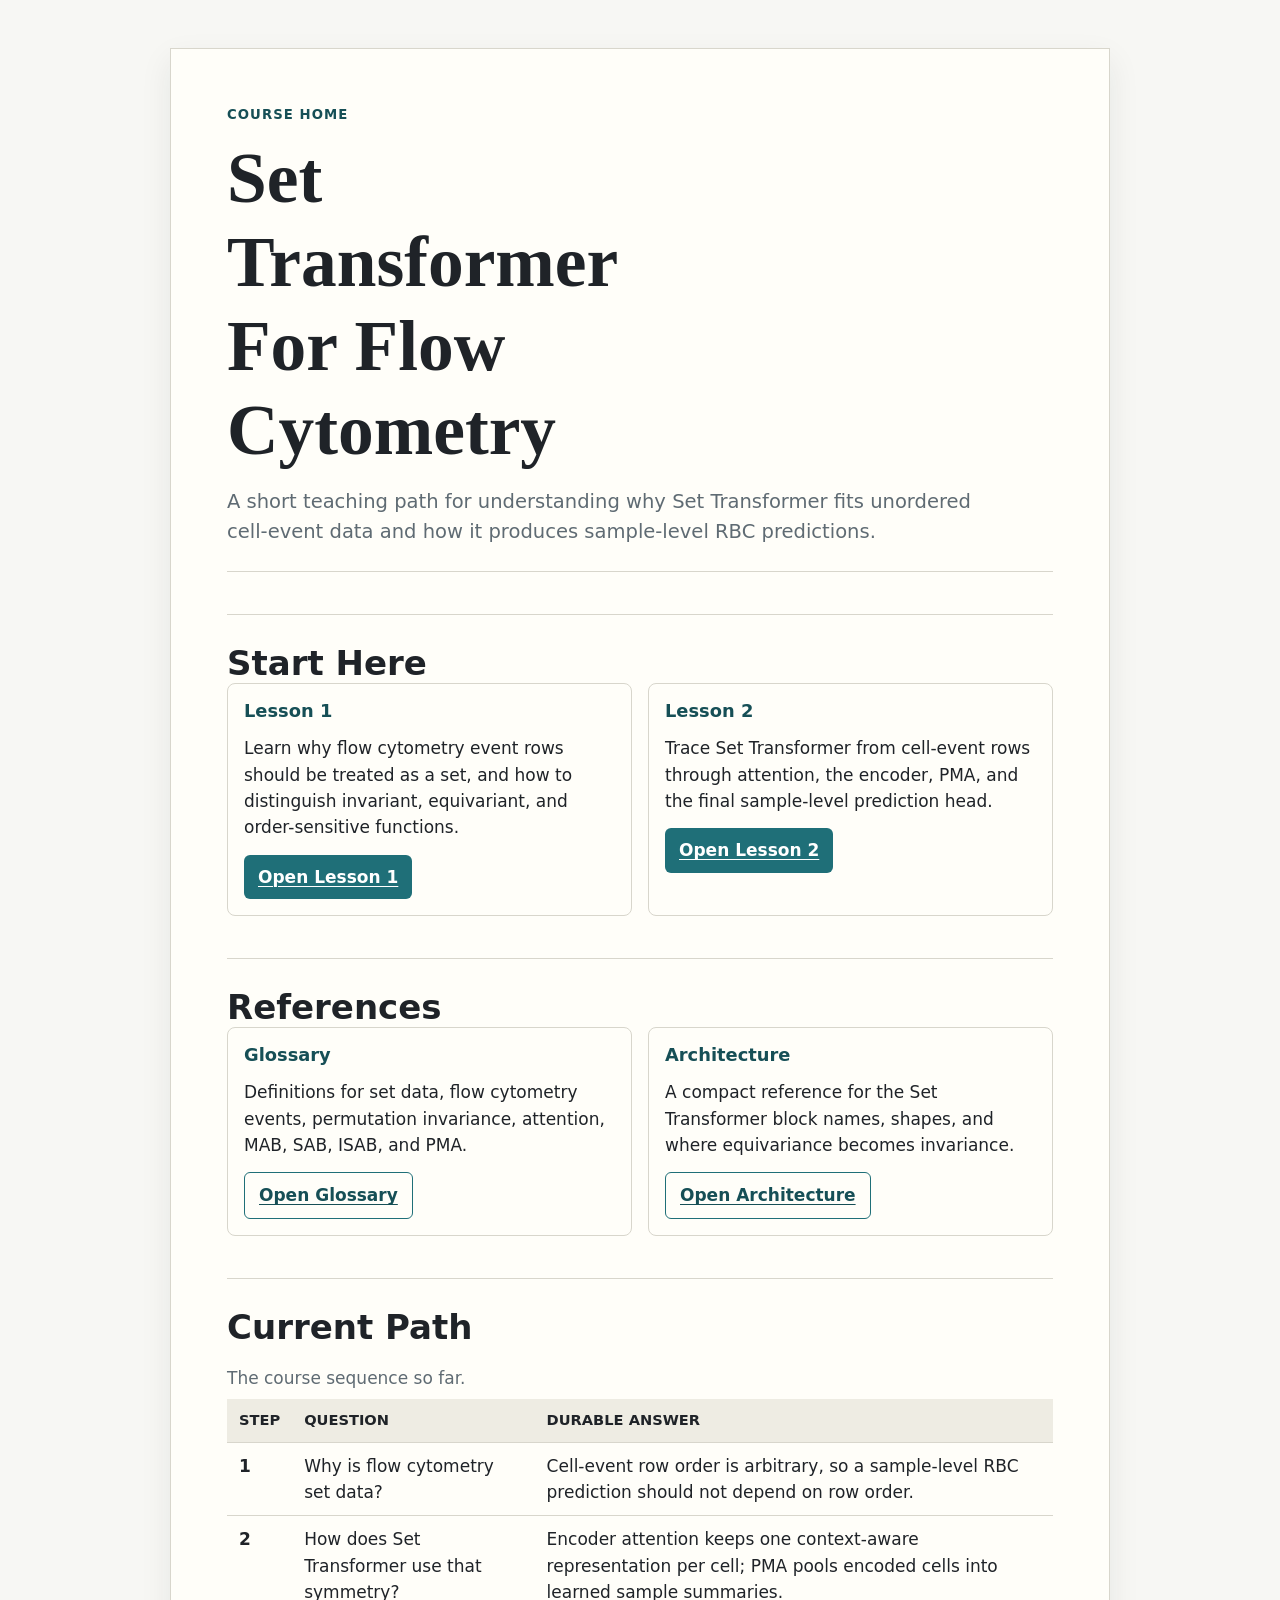
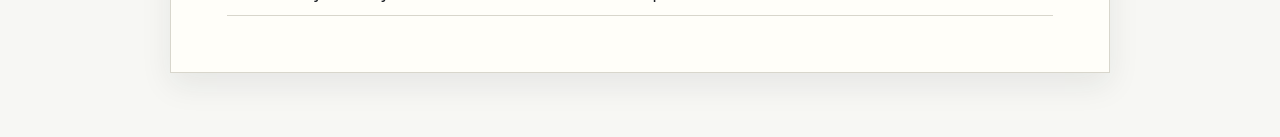
==== index.html @ 9039f95c "add homepage" ====
<!doctype html>
<html lang="en">
  <head>
    <meta charset="utf-8">
    <meta name="viewport" content="width=device-width, initial-scale=1">
    <title>Set Transformer Course Home</title>
    <link rel="stylesheet" href="assets/course.css">
  </head>
  <body>
    <main>
      <article>
        <header>
          <p class="kicker">Course Home</p>
          <h1>Set Transformer For Flow Cytometry</h1>
          <p class="lede">
            A short teaching path for understanding why Set Transformer fits unordered cell-event data and how it produces sample-level RBC predictions.
          </p>
        </header>

        <section aria-labelledby="start">
          <h2 id="start">Start Here</h2>
          <div class="grid">
            <section class="panel">
              <h3>Lesson 1</h3>
              <p>
                Learn why flow cytometry event rows should be treated as a set, and how to distinguish invariant, equivariant, and order-sensitive functions.
              </p>
              <p>
                <a class="button" href="lessons/0001-permutation-invariance-for-flow-cytometry.html" target="_blank" rel="noopener noreferrer">Open Lesson 1</a>
              </p>
            </section>

            <section class="panel">
              <h3>Lesson 2</h3>
              <p>
                Trace Set Transformer from cell-event rows through attention, the encoder, PMA, and the final sample-level prediction head.
              </p>
              <p>
                <a class="button" href="lessons/0002-how-set-transformer-builds-an-invariant-predictor.html" target="_blank" rel="noopener noreferrer">Open Lesson 2</a>
              </p>
            </section>
          </div>
        </section>

        <section aria-labelledby="reference">
          <h2 id="reference">References</h2>
          <div class="grid">
            <section class="panel">
              <h3>Glossary</h3>
              <p>
                Definitions for set data, flow cytometry events, permutation invariance, attention, MAB, SAB, ISAB, and PMA.
              </p>
              <p>
                <a class="button secondary" href="reference/glossary.html" target="_blank" rel="noopener noreferrer">Open Glossary</a>
              </p>
            </section>

            <section class="panel">
              <h3>Architecture</h3>
              <p>
                A compact reference for the Set Transformer block names, shapes, and where equivariance becomes invariance.
              </p>
              <p>
                <a class="button secondary" href="reference/set-transformer-architecture.html" target="_blank" rel="noopener noreferrer">Open Architecture</a>
              </p>
            </section>
          </div>
        </section>

        <section aria-labelledby="path">
          <h2 id="path">Current Path</h2>
          <table>
            <caption>The course sequence so far.</caption>
            <thead>
              <tr>
                <th>Step</th>
                <th>Question</th>
                <th>Durable answer</th>
              </tr>
            </thead>
            <tbody>
              <tr>
                <td><strong>1</strong></td>
                <td>Why is flow cytometry set data?</td>
                <td>Cell-event row order is arbitrary, so a sample-level RBC prediction should not depend on row order.</td>
              </tr>
              <tr>
                <td><strong>2</strong></td>
                <td>How does Set Transformer use that symmetry?</td>
                <td>Encoder attention keeps one context-aware representation per cell; PMA pools encoded cells into learned sample summaries.</td>
              </tr>
            </tbody>
          </table>
        </section>
      </article>
    </main>
  </body>
</html>
---- assets/course.css ----
:root {
  color-scheme: light;
  --bg: #f7f7f4;
  --paper: #fffef9;
  --ink: #1f2328;
  --muted: #5f6b73;
  --rule: #d8d6cc;
  --accent: #1f6f78;
  --accent-dark: #164f56;
  --accent-soft: #e4f1f2;
  --warn: #8a5a13;
  --warn-soft: #fff2d9;
  --ok: #20724f;
  --ok-soft: #e2f3ea;
  --bad: #9b2f2f;
  --bad-soft: #f7e1df;
  --code: #f0eee6;
  --shadow: 0 12px 30px rgba(31, 35, 40, 0.08);
  font-family: Inter, ui-sans-serif, system-ui, -apple-system, BlinkMacSystemFont, "Segoe UI", sans-serif;
  font-size: 17px;
  line-height: 1.55;
}

* {
  box-sizing: border-box;
}

body {
  margin: 0;
  background: var(--bg);
  color: var(--ink);
}

main,
.page {
  width: min(100% - 32px, 940px);
  margin: 0 auto;
  padding: 48px 0 64px;
}

article {
  background: var(--paper);
  border: 1px solid var(--rule);
  box-shadow: var(--shadow);
  padding: clamp(24px, 5vw, 56px);
}

header {
  border-bottom: 1px solid var(--rule);
  margin-bottom: 32px;
  padding-bottom: 24px;
}

.kicker {
  color: var(--accent-dark);
  font-size: 0.78rem;
  font-weight: 700;
  letter-spacing: 0.08em;
  margin: 0 0 10px;
  text-transform: uppercase;
}

h1,
h2,
h3 {
  line-height: 1.18;
  margin: 0;
}

h1 {
  font-family: Georgia, "Times New Roman", serif;
  font-size: clamp(2.1rem, 6vw, 4.2rem);
  font-weight: 700;
  letter-spacing: 0;
  max-width: 12ch;
}

h2 {
  border-top: 1px solid var(--rule);
  font-size: clamp(1.35rem, 3vw, 2rem);
  margin-top: 42px;
  padding-top: 28px;
}

h3 {
  color: var(--accent-dark);
  font-size: 1.05rem;
  margin-top: 28px;
}

p {
  margin: 14px 0 0;
}

.lede {
  color: var(--muted);
  font-size: 1.15rem;
  max-width: 62ch;
}

a {
  color: var(--accent-dark);
  text-decoration-thickness: 0.08em;
  text-underline-offset: 0.16em;
}

ol,
ul {
  padding-left: 1.35rem;
}

li + li {
  margin-top: 0.35rem;
}

code {
  background: var(--code);
  border-radius: 4px;
  font-family: "SFMono-Regular", Consolas, "Liberation Mono", monospace;
  font-size: 0.93em;
  padding: 0.12em 0.3em;
}

pre {
  background: var(--code);
  border: 1px solid var(--rule);
  border-radius: 6px;
  overflow-x: auto;
  padding: 16px;
}

pre code {
  background: transparent;
  padding: 0;
}

table {
  border-collapse: collapse;
  margin-top: 18px;
  width: 100%;
}

caption {
  color: var(--muted);
  margin-bottom: 8px;
  text-align: left;
}

th,
td {
  border-bottom: 1px solid var(--rule);
  padding: 10px 12px;
  text-align: left;
  vertical-align: top;
}

th {
  background: #eeece3;
  font-size: 0.86rem;
  text-transform: uppercase;
}

.callout {
  background: var(--accent-soft);
  border-left: 5px solid var(--accent);
  margin: 24px 0;
  padding: 16px 18px;
}

.callout.warning {
  background: var(--warn-soft);
  border-left-color: var(--warn);
}

.callout strong {
  display: block;
  margin-bottom: 4px;
}

.grid {
  display: grid;
  gap: 16px;
  grid-template-columns: repeat(auto-fit, minmax(220px, 1fr));
}

.panel {
  border: 1px solid var(--rule);
  border-radius: 8px;
  padding: 16px;
}

.panel h3 {
  margin-top: 0;
}

.exercise {
  border: 1px solid var(--accent);
  border-radius: 8px;
  margin-top: 24px;
  padding: 18px;
}

.exercise h2,
.exercise h3 {
  border: 0;
  margin-top: 0;
  padding-top: 0;
}

.quiz-options {
  display: grid;
  gap: 10px;
  margin-top: 14px;
}

button,
.button {
  align-items: center;
  background: var(--accent);
  border: 0;
  border-radius: 6px;
  color: white;
  cursor: pointer;
  display: inline-flex;
  font: inherit;
  font-weight: 700;
  justify-content: center;
  min-height: 42px;
  padding: 9px 14px;
}

button:hover,
.button:hover {
  background: var(--accent-dark);
}

button.secondary,
.button.secondary {
  background: transparent;
  border: 1px solid var(--accent);
  color: var(--accent-dark);
}

.feedback {
  border-radius: 6px;
  margin-top: 12px;
  padding: 10px 12px;
}

.feedback.correct {
  background: var(--ok-soft);
  color: var(--ok);
}

.feedback.incorrect {
  background: var(--bad-soft);
  color: var(--bad);
}

.formula {
  background: #f9f8f1;
  border: 1px solid var(--rule);
  border-radius: 6px;
  font-family: Georgia, "Times New Roman", serif;
  font-size: 1.08rem;
  margin: 18px 0;
  overflow-x: auto;
  padding: 14px 16px;
}

.source-note {
  color: var(--muted);
  font-size: 0.92rem;
  margin-top: 28px;
}

.flow-diagram {
  background: #f9f8f1;
  border: 1px solid var(--rule);
  border-radius: 8px;
  margin: 24px 0;
  padding: 18px;
}

.flow-machine {
  align-items: center;
  display: grid;
  gap: 14px;
  grid-template-columns: 1fr 2fr 1fr;
  min-height: 300px;
}

.flow-label {
  color: var(--muted);
  font-size: 0.88rem;
  font-weight: 700;
  text-align: center;
  text-transform: uppercase;
}

.flow-laser,
.flow-detector {
  align-items: center;
  border: 1px solid var(--rule);
  border-radius: 8px;
  display: flex;
  flex-direction: column;
  gap: 10px;
  justify-content: center;
  min-height: 118px;
  padding: 14px;
}

.flow-beam {
  background: linear-gradient(90deg, transparent, #f2c94c 20%, #f2c94c 80%, transparent);
  height: 12px;
  width: 100%;
}

.flow-tube-wrap {
  align-items: center;
  display: flex;
  justify-content: center;
  min-height: 260px;
  position: relative;
}

.flow-tube {
  align-items: center;
  background: rgba(31, 111, 120, 0.08);
  border: 2px solid var(--accent);
  border-radius: 999px;
  display: flex;
  flex-direction: column;
  gap: 12px;
  height: 235px;
  justify-content: center;
  padding: 18px 0;
  position: relative;
  width: 58px;
}

.flow-tube::before,
.flow-tube::after {
  color: var(--accent-dark);
  font-size: 1.2rem;
  position: absolute;
  transform: rotate(90deg);
}

.flow-tube::before {
  content: "->";
  top: -30px;
}

.flow-tube::after {
  content: "->";
  bottom: -30px;
}

.flow-cell {
  border: 2px solid rgba(31, 35, 40, 0.25);
  border-radius: 50%;
  height: 26px;
  width: 26px;
}

.flow-cell.red {
  background: #d95c49;
}

.flow-cell.white {
  background: #f3efe2;
}

.flow-cell.platelet {
  background: #8ab6d6;
  height: 18px;
  width: 18px;
}

.flow-light-crossing {
  background: rgba(242, 201, 76, 0.38);
  height: 18px;
  left: 8%;
  position: absolute;
  top: 50%;
  transform: translateY(-50%);
  width: 84%;
}

.flow-diagram-note {
  color: var(--muted);
  font-size: 0.92rem;
  margin-top: 12px;
  text-align: center;
}

.pooling-diagram {
  background: #f9f8f1;
  border: 1px solid var(--rule);
  border-radius: 8px;
  margin: 24px 0;
  padding: 18px;
}

.pooling-flow {
  align-items: center;
  display: grid;
  gap: 18px;
  grid-template-columns: minmax(260px, 1.5fr) auto minmax(220px, 1fr);
}

.feature-matrix,
.pooled-vector {
  background: var(--paper);
  border: 1px solid var(--rule);
  border-radius: 8px;
  padding: 14px;
}

.feature-matrix h3,
.pooled-vector h3 {
  margin-top: 0;
}

.matrix-grid {
  display: grid;
  gap: 6px;
  grid-template-columns: 64px repeat(4, minmax(44px, 1fr));
  margin-top: 12px;
}

.matrix-grid.three-feature-grid {
  grid-template-columns: 64px repeat(3, minmax(44px, 1fr));
}

.matrix-grid.hidden-grid {
  grid-template-columns: 64px repeat(5, minmax(38px, 1fr));
}

.matrix-cell {
  background: var(--code);
  border: 1px solid var(--rule);
  border-radius: 5px;
  font-family: "SFMono-Regular", Consolas, "Liberation Mono", monospace;
  font-size: 0.82rem;
  min-height: 34px;
  padding: 7px 6px;
  text-align: center;
}

.matrix-cell.heading {
  background: #eeece3;
  color: var(--muted);
  font-weight: 700;
}

.matrix-cell.row-label {
  background: var(--accent-soft);
  color: var(--accent-dark);
  font-weight: 700;
}

.pooling-arrow {
  color: var(--accent-dark);
  font-weight: 800;
  text-align: center;
}

.pooling-arrow .arrow {
  display: block;
  font-size: 2.5rem;
  line-height: 1;
}

.vector-grid {
  display: grid;
  gap: 6px;
  grid-template-columns: repeat(4, minmax(44px, 1fr));
  margin-top: 12px;
}

.summary-grid {
  display: grid;
  gap: 6px;
  grid-template-columns: 82px repeat(5, minmax(38px, 1fr));
  margin-top: 12px;
}

.dimension-note {
  color: var(--muted);
  font-size: 0.92rem;
  margin-top: 12px;
}

.architecture-strip {
  overflow-x: auto;
}

.architecture-flow {
  align-items: center;
  display: flex;
  gap: 14px;
  min-width: 860px;
}

.matrix-sketch {
  display: grid;
  gap: 4px 6px;
  grid-template-columns: auto auto;
  grid-template-rows: auto auto auto;
  justify-items: center;
}

.matrix-sketch .col-label {
  color: var(--accent-dark);
  font-family: "SFMono-Regular", Consolas, "Liberation Mono", monospace;
  font-weight: 800;
  grid-column: 2;
}

.matrix-sketch .row-label {
  align-self: center;
  color: var(--accent-dark);
  font-family: "SFMono-Regular", Consolas, "Liberation Mono", monospace;
  font-weight: 800;
  grid-column: 1;
  grid-row: 2;
}

.matrix-box {
  background: linear-gradient(180deg, #fffef9, #f0eee6);
  border: 2px solid var(--accent-dark);
  border-radius: 6px;
  display: grid;
  gap: 8px;
  grid-column: 2;
  grid-row: 2;
  padding: 12px 10px;
  position: relative;
  width: 54px;
}

.matrix-sketch.tall .matrix-box {
  height: 96px;
}

.matrix-sketch.short .matrix-box {
  height: 52px;
}

.matrix-sketch.wide .matrix-box {
  width: 76px;
}

.matrix-sketch.target .matrix-box {
  width: 68px;
}

.matrix-box.projected {
  border-color: #8a5a13;
}

.matrix-box.encoded {
  border-color: #1f6f78;
}

.matrix-box.pooled {
  border-color: #20724f;
}

.matrix-box.output {
  border-color: #9b2f2f;
}

.matrix-line {
  align-self: center;
  background: rgba(31, 35, 40, 0.22);
  display: block;
  height: 2px;
  width: 100%;
}

.shape-label {
  color: var(--muted);
  font-size: 0.82rem;
  grid-column: 2;
  line-height: 1.25;
  text-align: center;
}

.shape-label code {
  font-size: 0.9em;
}

.arch-step {
  align-items: center;
  color: var(--accent-dark);
  display: flex;
  flex-direction: column;
  font-size: 0.82rem;
  font-weight: 800;
  gap: 2px;
  min-width: 72px;
  text-align: center;
}

.arch-arrow {
  font-size: 1.8rem;
  line-height: 1;
}

.attention-diagram {
  background: #f9f8f1;
  border: 1px solid var(--rule);
  border-radius: 8px;
  margin: 24px 0;
  padding: 18px;
}

.qkv-flow {
  align-items: stretch;
  display: grid;
  gap: 14px;
  grid-template-columns: minmax(220px, 1fr) auto minmax(280px, 1.4fr);
  margin-top: 12px;
}

.qkv-branches {
  display: grid;
  gap: 10px;
}

.qkv-branch {
  background: var(--paper);
  border: 1px solid var(--rule);
  border-radius: 8px;
  padding: 12px;
}

.qkv-branch strong {
  color: var(--accent-dark);
  display: block;
  margin-bottom: 4px;
}

.attention-score-grid {
  display: grid;
  gap: 6px;
  grid-template-columns: 72px repeat(4, minmax(48px, 1fr));
  margin-top: 12px;
}

.attention-step {
  margin-top: 18px;
}

.attention-step h3 {
  margin-top: 0;
}

.attention-flow {
  align-items: center;
  display: grid;
  gap: 18px;
  grid-template-columns: minmax(220px, 1fr) auto minmax(220px, 1fr);
  margin-top: 18px;
}

@media (max-width: 640px) {
  main,
  .page {
    width: min(100% - 20px, 940px);
    padding: 20px 0 36px;
  }

  article {
    padding: 22px 18px;
  }

  th,
  td {
    padding: 8px;
  }

  .flow-machine {
    grid-template-columns: 1fr;
  }

  .flow-tube::before,
  .flow-tube::after {
    display: none;
  }

  .pooling-flow {
    grid-template-columns: 1fr;
  }

  .pooling-arrow .arrow {
    transform: rotate(90deg);
  }

  .matrix-grid {
    grid-template-columns: 52px repeat(4, minmax(38px, 1fr));
  }

  .matrix-grid.three-feature-grid {
    grid-template-columns: 52px repeat(3, minmax(38px, 1fr));
  }

  .matrix-grid.hidden-grid,
  .summary-grid {
    grid-template-columns: 52px repeat(5, minmax(34px, 1fr));
  }

  .attention-score-grid {
    grid-template-columns: 58px repeat(4, minmax(38px, 1fr));
  }

  .architecture-flow {
    min-width: 760px;
  }

  .matrix-sketch.tall .matrix-box {
    height: 84px;
  }

  .matrix-sketch.short .matrix-box {
    height: 46px;
  }

  .attention-flow {
    grid-template-columns: 1fr;
  }

  .qkv-flow {
    grid-template-columns: 1fr;
  }
}

@media print {
  :root {
    --bg: white;
    --paper: white;
    --ink: black;
    --muted: #444;
    --rule: #bbb;
    font-size: 11pt;
  }

  body {
    background: white;
  }

  main,
  .page {
    width: auto;
    margin: 0;
    padding: 0;
  }

  article {
    border: 0;
    box-shadow: none;
    padding: 0;
  }

  h2 {
    break-after: avoid;
  }

  table,
  .callout,
  .panel,
  .exercise {
    break-inside: avoid;
  }

  button,
  .button {
    display: none;
  }
}
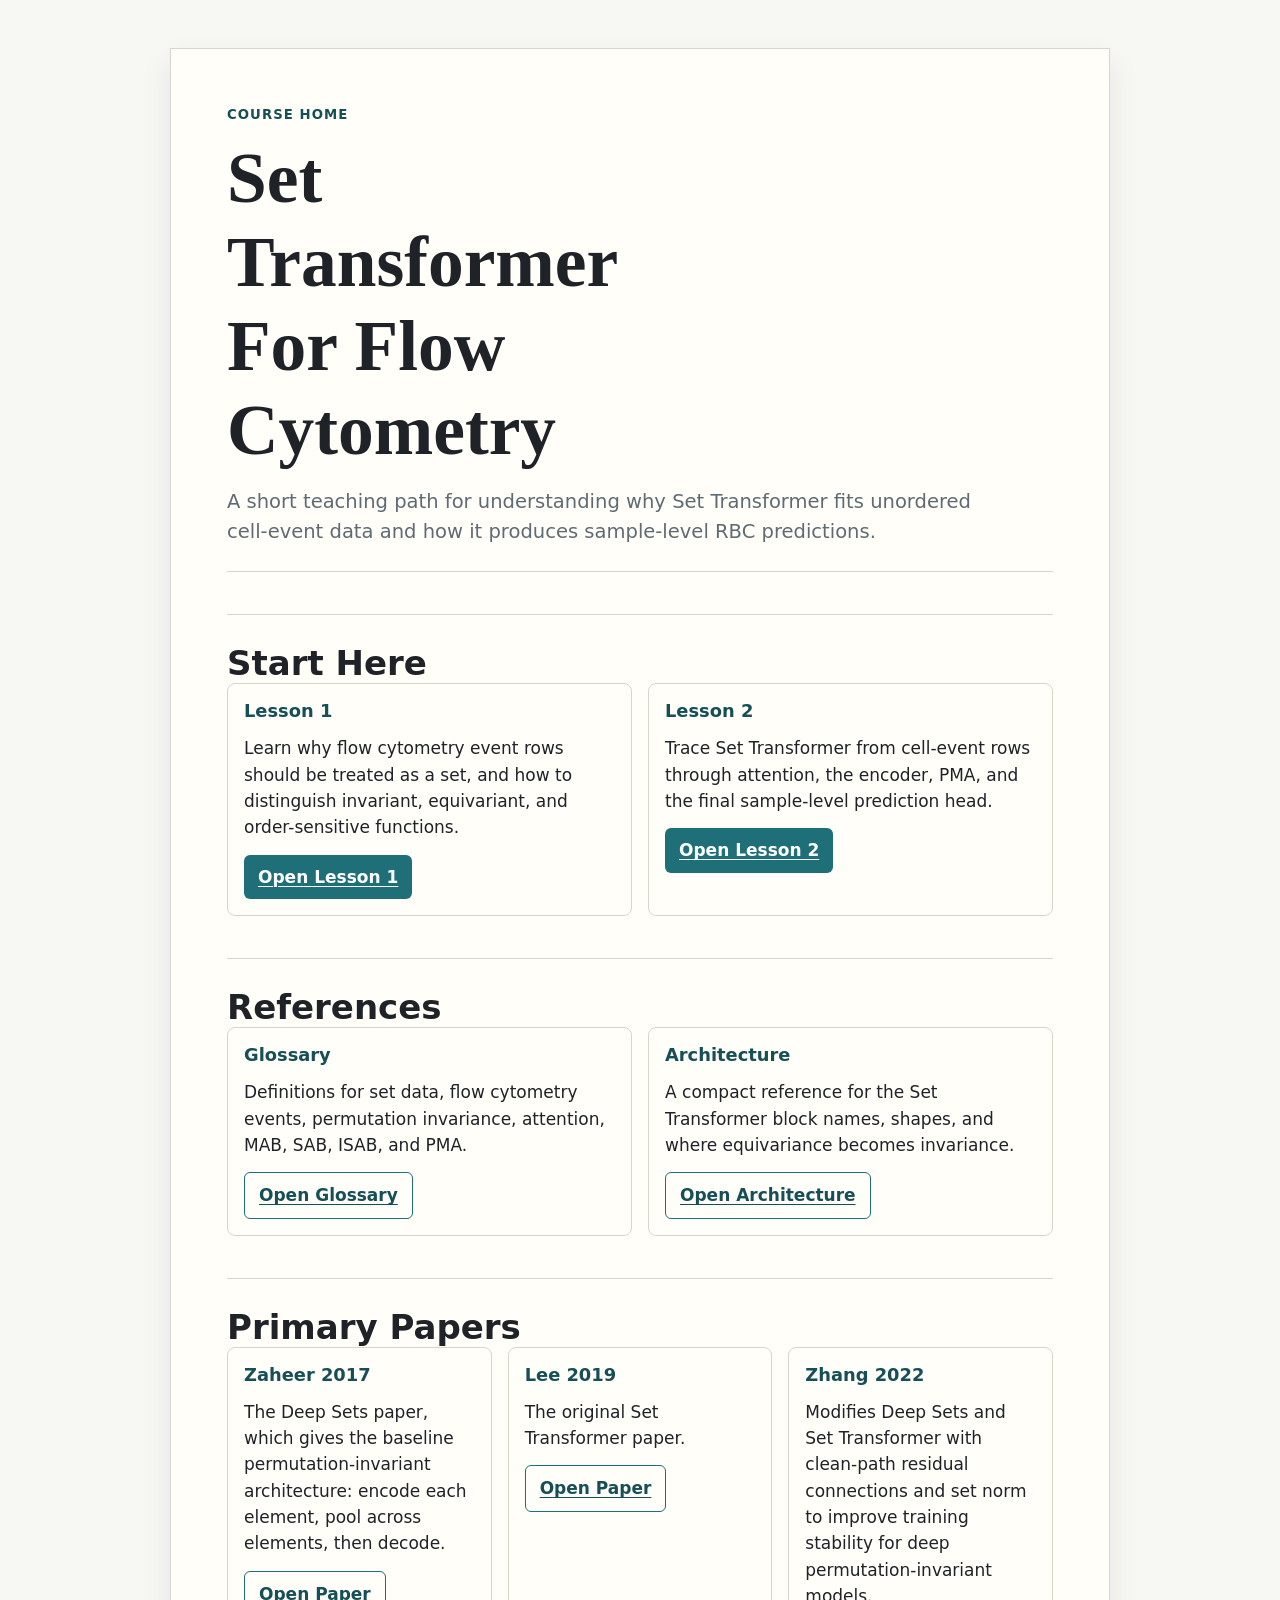
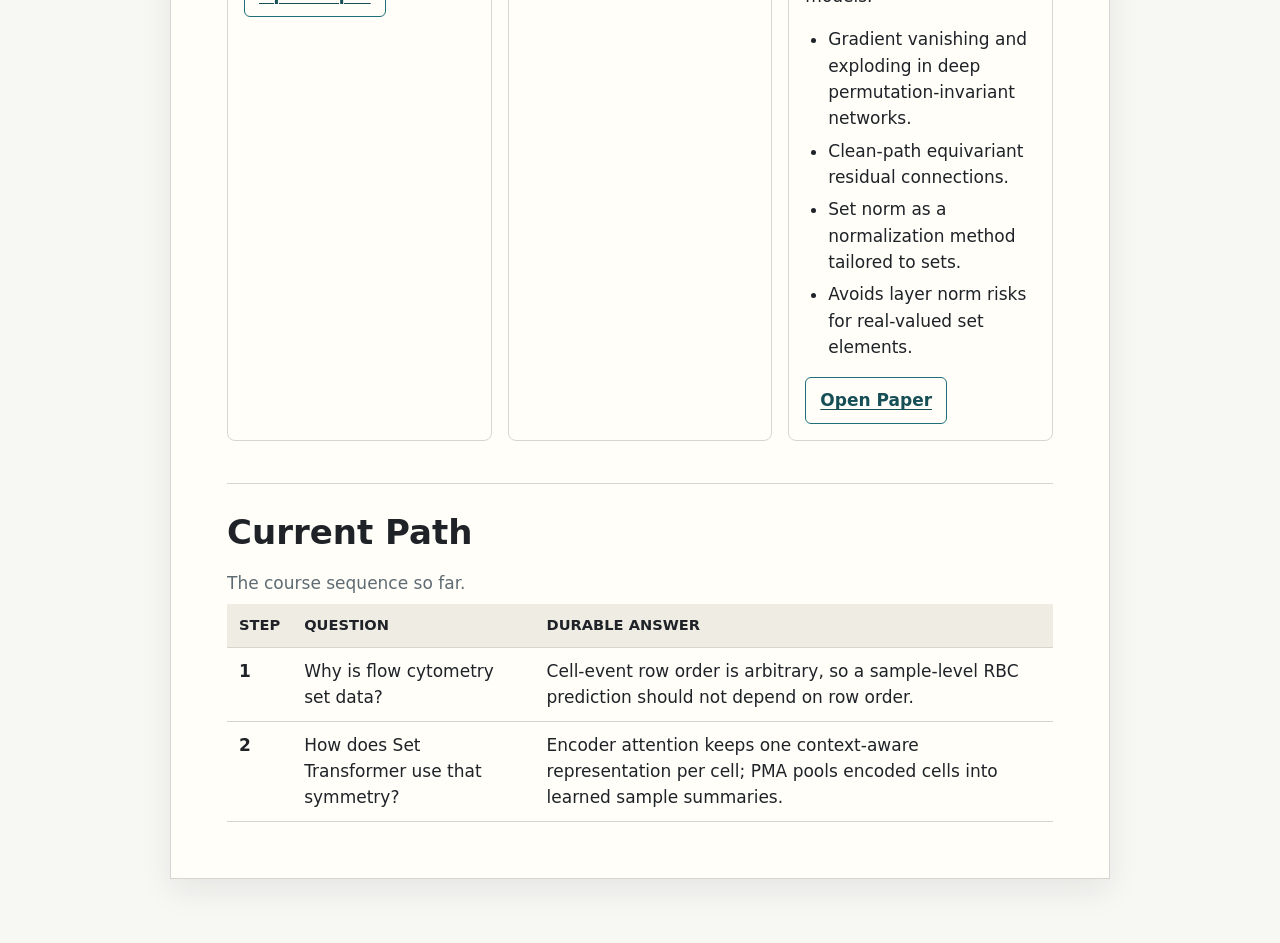
==== commit 70e8dfdd: "add paper sources" ====
--- a/index.html
+++ b/index.html
@@ -67,6 +67,47 @@
           </div>
         </section>
 
+        <section aria-labelledby="papers">
+          <h2 id="papers">Primary Papers</h2>
+          <div class="grid">
+            <section class="panel">
+              <h3>Zaheer 2017</h3>
+              <p>
+                The Deep Sets paper, which gives the baseline permutation-invariant architecture: encode each element, pool across elements, then decode.
+              </p>
+              <p>
+                <a class="button secondary" href="https://arxiv.org/abs/1703.06114" target="_blank" rel="noopener noreferrer">Open Paper</a>
+              </p>
+            </section>
+
+            <section class="panel">
+              <h3>Lee 2019</h3>
+              <p>
+                The original Set Transformer paper.
+              </p>
+              <p>
+                <a class="button secondary" href="https://arxiv.org/abs/1810.00825" target="_blank" rel="noopener noreferrer">Open Paper</a>
+              </p>
+            </section>
+
+            <section class="panel">
+              <h3>Zhang 2022</h3>
+              <p>
+                Modifies Deep Sets and Set Transformer with clean-path residual connections and set norm to improve training stability for deep permutation-invariant models.
+              </p>
+              <ul>
+                <li>Gradient vanishing and exploding in deep permutation-invariant networks.</li>
+                <li>Clean-path equivariant residual connections.</li>
+                <li>Set norm as a normalization method tailored to sets.</li>
+                <li>Avoids layer norm risks for real-valued set elements.</li>
+              </ul>
+              <p>
+                <a class="button secondary" href="https://arxiv.org/abs/2206.11925" target="_blank" rel="noopener noreferrer">Open Paper</a>
+              </p>
+            </section>
+          </div>
+        </section>
+
         <section aria-labelledby="path">
           <h2 id="path">Current Path</h2>
           <table>
